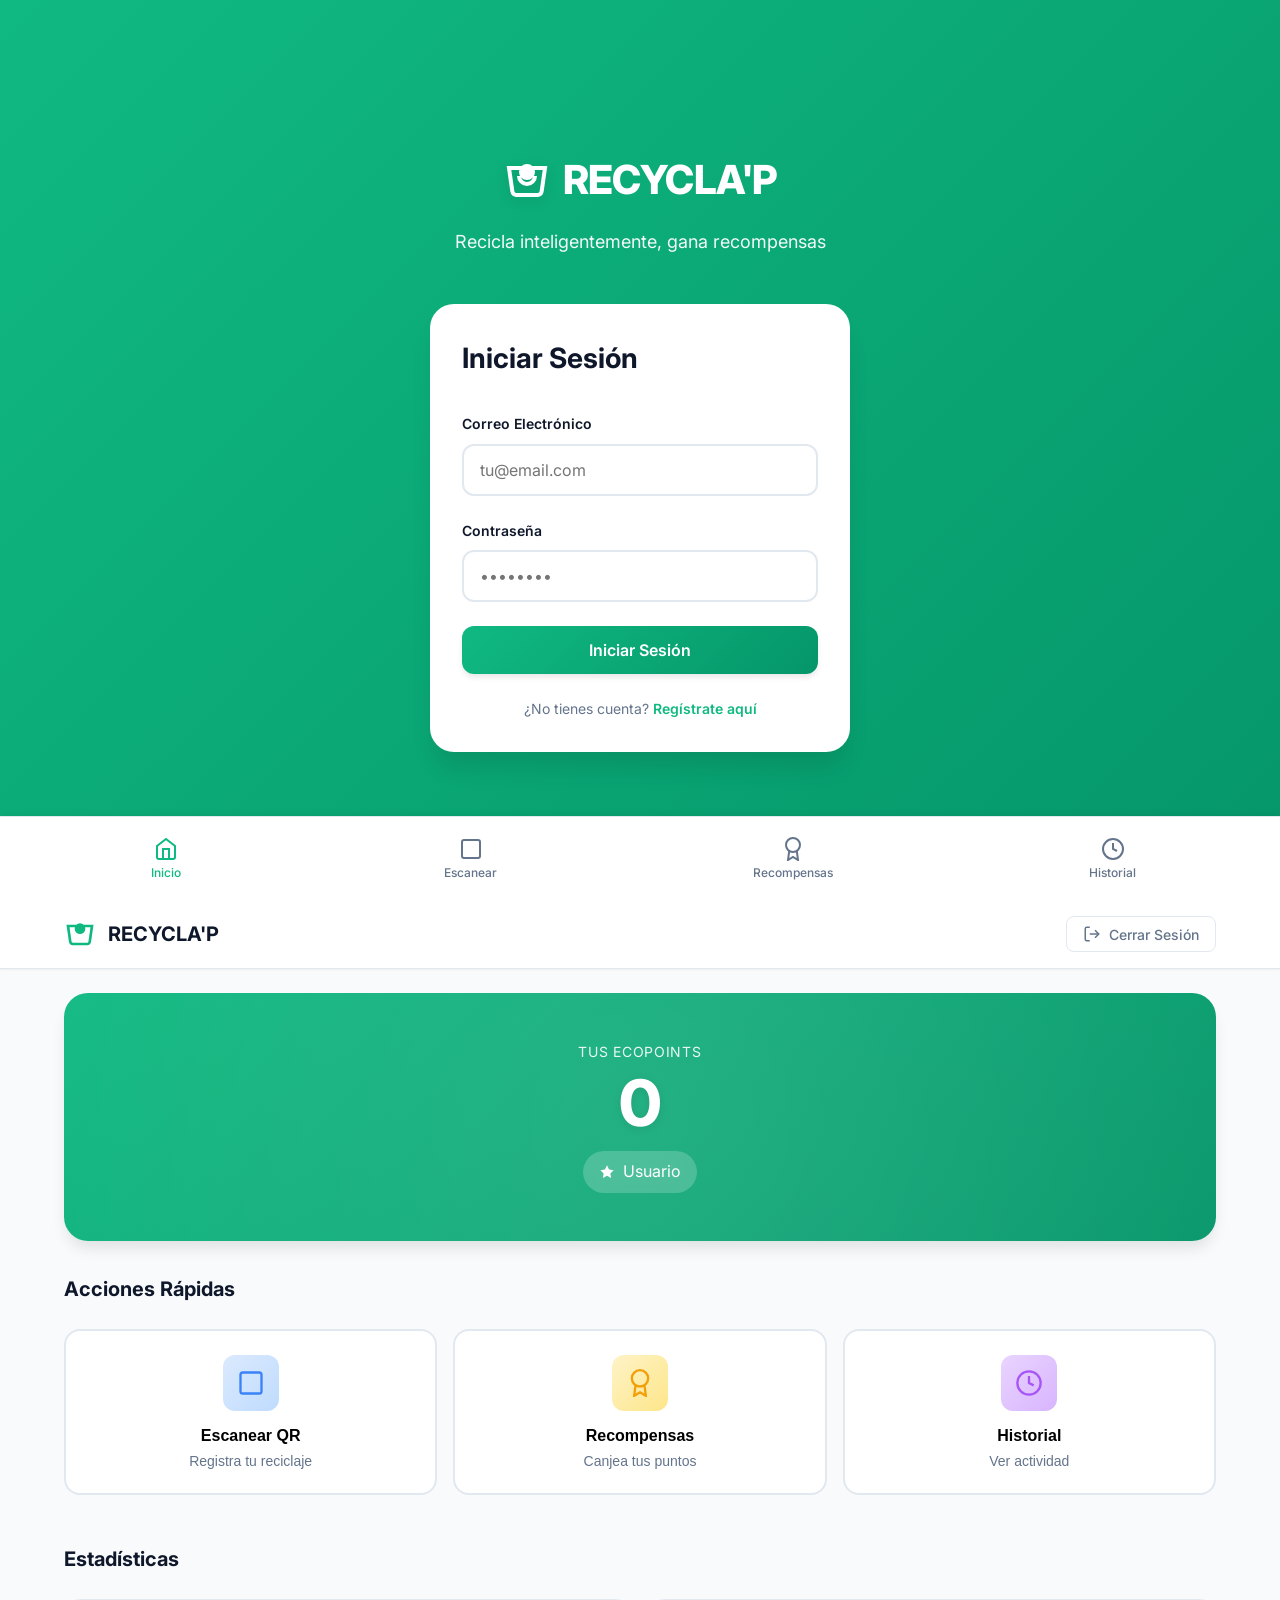
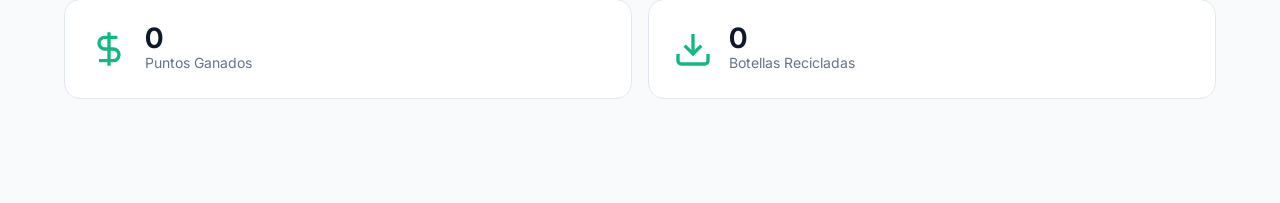
==== index.html @ 270baea3 "sube archivos" ====
<!DOCTYPE html>
<html lang="es">

<head>
    <meta charset="UTF-8">
    <meta name="viewport" content="width=device-width, initial-scale=1.0">
    <title>RECYCLA'P - Tacho Inteligente</title>
    <meta name="description" content="Gana puntos reciclando botellas y canjéalos por descuentos y promociones">
    <link rel="stylesheet" href="styles.css">
    <link rel="preconnect" href="https://fonts.googleapis.com">
    <link rel="preconnect" href="https://fonts.gstatic.com" crossorigin>
    <link href="https://fonts.googleapis.com/css2?family=Inter:wght@300;400;500;600;700;800&display=swap"
        rel="stylesheet">
</head>

<body>
    <!-- Auth Screen -->
    <div id="auth-screen" class="screen active">
        <div class="auth-container">
            <div class="auth-header">
                <div class="logo-container">
                    <svg class="logo-icon" viewBox="0 0 24 24" fill="none" stroke="currentColor" stroke-width="2">
                        <path d="M3 6h18l-1.68 11.76a2 2 0 0 1-2 1.74H6.68a2 2 0 0 1-2-1.74L3 6z" />
                        <path d="M16 10a4 4 0 0 1-8 0" />
                        <circle cx="12" cy="8" r="3" fill="currentColor" />
                    </svg>
                    <h1 class="logo-text">RECYCLA'P</h1>
                </div>
                <p class="auth-subtitle">Recicla inteligentemente, gana recompensas</p>
            </div>

            <!-- Login Form -->
            <div id="login-form" class="auth-form active">
                <h2 class="form-title">Iniciar Sesión</h2>
                <form onsubmit="handleLogin(event)">
                    <div class="input-group">
                        <label for="login-email">Correo Electrónico</label>
                        <input type="email" id="login-email" required placeholder="tu@email.com">
                    </div>
                    <div class="input-group">
                        <label for="login-password">Contraseña</label>
                        <input type="password" id="login-password" required placeholder="••••••••">
                    </div>
                    <button type="submit" class="btn btn-primary">Iniciar Sesión</button>
                </form>
                <p class="form-switch">
                    ¿No tienes cuenta?
                    <a href="#" onclick="switchToRegister(event)">Regístrate aquí</a>
                </p>
            </div>

            <!-- Register Form -->
            <div id="register-form" class="auth-form">
                <h2 class="form-title">Crear Cuenta</h2>
                <form onsubmit="handleRegister(event)">
                    <div class="input-group">
                        <label for="register-name">Nombre Completo</label>
                        <input type="text" id="register-name" required placeholder="Juan Pérez">
                    </div>
                    <div class="input-group">
                        <label for="register-email">Correo Electrónico</label>
                        <input type="email" id="register-email" required placeholder="tu@email.com">
                    </div>
                    <div class="input-group">
                        <label for="register-password">Contraseña</label>
                        <input type="password" id="register-password" required placeholder="••••••••">
                    </div>
                    <button type="submit" class="btn btn-primary">Crear Cuenta</button>
                </form>
                <p class="form-switch">
                    ¿Ya tienes cuenta?
                    <a href="#" onclick="switchToLogin(event)">Inicia sesión aquí</a>
                </p>
            </div>
        </div>
    </div>

    <!-- Main App -->
    <div id="app-screen" class="screen">
        <!-- Header -->
        <header class="app-header">
            <div class="header-content">
                <div class="header-left">
                    <svg class="header-logo" viewBox="0 0 24 24" fill="none" stroke="currentColor" stroke-width="2">
                        <path d="M3 6h18l-1.68 11.76a2 2 0 0 1-2 1.74H6.68a2 2 0 0 1-2-1.74L3 6z" />
                        <circle cx="12" cy="8" r="3" fill="currentColor" />
                    </svg>
                    <span class="header-title">RECYCLA'P</span>
                </div>
                <button class="btn-logout" onclick="handleLogout()">
                    <svg viewBox="0 0 24 24" fill="none" stroke="currentColor" stroke-width="2">
                        <path d="M9 21H5a2 2 0 0 1-2-2V5a2 2 0 0 1 2-2h4" />
                        <polyline points="16 17 21 12 16 7" />
                        <line x1="21" y1="12" x2="9" y2="12" />
                    </svg>
                    Cerrar Sesión
                </button>
            </div>
        </header>

        <!-- Main Content -->
        <main class="app-main">
            <!-- Dashboard View -->
            <div id="dashboard-view" class="view active">
                <div class="dashboard-hero">
                    <div class="points-card">
                        <p class="points-label">Tus EcoPoints</p>
                        <h2 class="points-value" id="points-display">0</h2>
                        <div class="points-badge">
                            <svg viewBox="0 0 24 24" fill="currentColor">
                                <polygon
                                    points="12 2 15.09 8.26 22 9.27 17 14.14 18.18 21.02 12 17.77 5.82 21.02 7 14.14 2 9.27 8.91 8.26 12 2" />
                            </svg>
                            <span id="user-name">Usuario</span>
                        </div>
                    </div>
                </div>

                <div class="quick-actions">
                    <h3 class="section-title">Acciones Rápidas</h3>
                    <div class="action-grid">
                        <button class="action-card" onclick="showView('scanner')">
                            <div class="action-icon scan">
                                <svg viewBox="0 0 24 24" fill="none" stroke="currentColor" stroke-width="2">
                                    <rect x="3" y="3" width="18" height="18" rx="2" />
                                    <path d="M9 9h.01M9 15h.01M15 9h.01M15 15h.01" />
                                </svg>
                            </div>
                            <h4>Escanear QR</h4>
                            <p>Registra tu reciclaje</p>
                        </button>
                        <button class="action-card" onclick="showView('rewards')">
                            <div class="action-icon rewards">
                                <svg viewBox="0 0 24 24" fill="none" stroke="currentColor" stroke-width="2">
                                    <circle cx="12" cy="8" r="7" />
                                    <polyline points="8.21 13.89 7 23 12 20 17 23 15.79 13.88" />
                                </svg>
                            </div>
                            <h4>Recompensas</h4>
                            <p>Canjea tus puntos</p>
                        </button>
                        <button class="action-card" onclick="showView('history')">
                            <div class="action-icon history">
                                <svg viewBox="0 0 24 24" fill="none" stroke="currentColor" stroke-width="2">
                                    <circle cx="12" cy="12" r="10" />
                                    <polyline points="12 6 12 12 16 14" />
                                </svg>
                            </div>
                            <h4>Historial</h4>
                            <p>Ver actividad</p>
                        </button>
                    </div>
                </div>

                <div class="stats-section">
                    <h3 class="section-title">Estadísticas</h3>
                    <div class="stats-grid">
                        <div class="stat-card">
                            <svg viewBox="0 0 24 24" fill="none" stroke="currentColor" stroke-width="2">
                                <path d="M12 2v20M17 5H9.5a3.5 3.5 0 0 0 0 7h5a3.5 3.5 0 0 1 0 7H6" />
                            </svg>
                            <div>
                                <p class="stat-value" id="total-earned">0</p>
                                <p class="stat-label">Puntos Ganados</p>
                            </div>
                        </div>
                        <div class="stat-card">
                            <svg viewBox="0 0 24 24" fill="none" stroke="currentColor" stroke-width="2">
                                <path d="M21 15v4a2 2 0 0 1-2 2H5a2 2 0 0 1-2-2v-4" />
                                <polyline points="7 10 12 15 17 10" />
                                <line x1="12" y1="15" x2="12" y2="3" />
                            </svg>
                            <div>
                                <p class="stat-value" id="bottles-recycled">0</p>
                                <p class="stat-label">Botellas Recicladas</p>
                            </div>
                        </div>
                    </div>
                </div>
            </div>

            <!-- Scanner View -->
            <div id="scanner-view" class="view">
                <div class="view-header">
                    <button class="btn-back" onclick="showView('dashboard')">
                        <svg viewBox="0 0 24 24" fill="none" stroke="currentColor" stroke-width="2">
                            <polyline points="15 18 9 12 15 6" />
                        </svg>
                    </button>
                    <h2>Escanear QR</h2>
                </div>
                <div class="scanner-container">
                    <div class="scanner-frame">
                        <div class="scanner-overlay">
                            <div class="scan-corners"></div>
                            <svg class="qr-icon" viewBox="0 0 24 24" fill="none" stroke="currentColor" stroke-width="2">
                                <rect x="3" y="3" width="18" height="18" rx="2" />
                                <path d="M9 9h.01M9 15h.01M15 9h.01M15 15h.01" />
                            </svg>
                        </div>
                    </div>
                    <p class="scanner-instruction">Coloca el código QR del tacho dentro del marco</p>
                    <button class="btn btn-primary btn-simulate" onclick="simulateScan()">
                        <svg viewBox="0 0 24 24" fill="none" stroke="currentColor" stroke-width="2">
                            <polyline points="23 4 23 10 17 10" />
                            <path d="M20.49 15a9 9 0 1 1-2.12-9.36L23 10" />
                        </svg>
                        Escanear QR
                    </button>
                </div>
            </div>

            <!-- Rewards View -->
            <div id="rewards-view" class="view">
                <div class="view-header">
                    <button class="btn-back" onclick="showView('dashboard')">
                        <svg viewBox="0 0 24 24" fill="none" stroke="currentColor" stroke-width="2">
                            <polyline points="15 18 9 12 15 6" />
                        </svg>
                    </button>
                    <h2>Recompensas</h2>
                </div>
                <div class="rewards-container">
                    <div class="rewards-grid" id="rewards-grid">
                        <!-- Rewards will be populated by JS -->
                    </div>
                </div>
            </div>

            <!-- History View -->
            <div id="history-view" class="view">
                <div class="view-header">
                    <button class="btn-back" onclick="showView('dashboard')">
                        <svg viewBox="0 0 24 24" fill="none" stroke="currentColor" stroke-width="2">
                            <polyline points="15 18 9 12 15 6" />
                        </svg>
                    </button>
                    <h2>Historial</h2>
                </div>
                <div class="history-container">
                    <div class="history-list" id="history-list">
                        <div class="empty-state">
                            <svg viewBox="0 0 24 24" fill="none" stroke="currentColor" stroke-width="2">
                                <circle cx="12" cy="12" r="10" />
                                <line x1="12" y1="16" x2="12" y2="12" />
                                <line x1="12" y1="8" x2="12.01" y2="8" />
                            </svg>
                            <p>No hay actividad aún</p>
                        </div>
                    </div>
                </div>
            </div>
        </main>

        <!-- Bottom Navigation -->
        <nav class="bottom-nav">
            <button class="nav-item active" onclick="showView('dashboard')">
                <svg viewBox="0 0 24 24" fill="none" stroke="currentColor" stroke-width="2">
                    <path d="M3 9l9-7 9 7v11a2 2 0 0 1-2 2H5a2 2 0 0 1-2-2z" />
                    <polyline points="9 22 9 12 15 12 15 22" />
                </svg>
                <span>Inicio</span>
            </button>
            <button class="nav-item" onclick="showView('scanner')">
                <svg viewBox="0 0 24 24" fill="none" stroke="currentColor" stroke-width="2">
                    <rect x="3" y="3" width="18" height="18" rx="2" />
                    <path d="M9 9h.01M9 15h.01M15 9h.01M15 15h.01" />
                </svg>
                <span>Escanear</span>
            </button>
            <button class="nav-item" onclick="showView('rewards')">
                <svg viewBox="0 0 24 24" fill="none" stroke="currentColor" stroke-width="2">
                    <circle cx="12" cy="8" r="7" />
                    <polyline points="8.21 13.89 7 23 12 20 17 23 15.79 13.88" />
                </svg>
                <span>Recompensas</span>
            </button>
            <button class="nav-item" onclick="showView('history')">
                <svg viewBox="0 0 24 24" fill="none" stroke="currentColor" stroke-width="2">
                    <circle cx="12" cy="12" r="10" />
                    <polyline points="12 6 12 12 16 14" />
                </svg>
                <span>Historial</span>
            </button>
        </nav>
    </div>

    <!-- Toast Notification -->
    <div id="toast" class="toast"></div>

    <script src="app.js"></script>
</body>

</html>
---- styles.css ----
/* ===== CSS Variables & Reset ===== */
:root {
    --color-primary: #10b981;
    --color-primary-dark: #059669;
    --color-primary-light: #d1fae5;
    --color-secondary: #3b82f6;
    --color-accent: #f59e0b;
    --color-danger: #ef4444;
    --color-bg: #f8fafc;
    --color-surface: #ffffff;
    --color-text: #0f172a;
    --color-text-secondary: #64748b;
    --color-border: #e2e8f0;
    --gradient-primary: linear-gradient(135deg, #10b981 0%, #059669 100%);
    --shadow-sm: 0 1px 2px 0 rgba(0, 0, 0, 0.05);
    --shadow-md: 0 4px 6px -1px rgba(0, 0, 0, 0.1);
    --shadow-lg: 0 10px 15px -3px rgba(0, 0, 0, 0.1);
    --shadow-xl: 0 20px 25px -5px rgba(0, 0, 0, 0.1);
    --spacing-xs: 0.5rem;
    --spacing-sm: 0.75rem;
    --spacing-md: 1rem;
    --spacing-lg: 1.5rem;
    --spacing-xl: 2rem;
    --spacing-2xl: 3rem;
    --radius-sm: 0.375rem;
    --radius-md: 0.5rem;
    --radius-lg: 0.75rem;
    --radius-xl: 1rem;
    --radius-2xl: 1.5rem;
    --transition-fast: 150ms cubic-bezier(0.4, 0, 0.2, 1);
    --transition-base: 250ms cubic-bezier(0.4, 0, 0.2, 1);
}

* {
    margin: 0;
    padding: 0;
    box-sizing: border-box;
}

body {
    font-family: 'Inter', -apple-system, BlinkMacSystemFont, 'Segoe UI', Roboto, sans-serif;
    background: var(--color-bg);
    color: var(--color-text);
    line-height: 1.6;
    -webkit-font-smoothing: antialiased;
    overflow-x: hidden;
}

.screen {
    display: none;
    min-height: 100vh;
}

.screen.active {
    display: block;
}

#auth-screen {
    background: var(--gradient-primary);
    display: flex;
    align-items: center;
    justify-content: center;
    padding: var(--spacing-lg);
}

.auth-container {
    width: 100%;
    max-width: 420px;
    animation: fadeInUp 0.6s ease-out;
}

.auth-header {
    text-align: center;
    margin-bottom: var(--spacing-2xl);
    color: white;
}

.logo-container {
    display: flex;
    align-items: center;
    justify-content: center;
    gap: var(--spacing-sm);
    margin-bottom: var(--spacing-md);
}

.logo-icon {
    width: 48px;
    height: 48px;
    filter: drop-shadow(0 4px 6px rgba(0, 0, 0, 0.1));
}

.logo-text {
    font-size: 2.5rem;
    font-weight: 800;
    letter-spacing: -0.02em;
}

.auth-subtitle {
    font-size: 1.125rem;
    opacity: 0.95;
}

.auth-form {
    background: var(--color-surface);
    padding: var(--spacing-xl);
    border-radius: var(--radius-2xl);
    box-shadow: var(--shadow-xl);
    display: none;
}

.auth-form.active {
    display: block;
    animation: fadeIn 0.4s ease-out;
}

.form-title {
    font-size: 1.75rem;
    font-weight: 700;
    margin-bottom: var(--spacing-xl);
}

.input-group {
    margin-bottom: var(--spacing-lg);
}

.input-group label {
    display: block;
    font-size: 0.875rem;
    font-weight: 600;
    margin-bottom: var(--spacing-xs);
}

.input-group input {
    width: 100%;
    padding: 0.875rem var(--spacing-md);
    border: 2px solid var(--color-border);
    border-radius: var(--radius-lg);
    font-size: 1rem;
    font-family: inherit;
    transition: all var(--transition-base);
}

.input-group input:focus {
    outline: none;
    border-color: var(--color-primary);
    box-shadow: 0 0 0 3px rgba(16, 185, 129, 0.1);
}

.btn {
    width: 100%;
    padding: 0.875rem var(--spacing-lg);
    border: none;
    border-radius: var(--radius-lg);
    font-size: 1rem;
    font-weight: 600;
    font-family: inherit;
    cursor: pointer;
    transition: all var(--transition-base);
    display: flex;
    align-items: center;
    justify-content: center;
    gap: var(--spacing-sm);
}

.btn-primary {
    background: var(--gradient-primary);
    color: white;
    box-shadow: var(--shadow-md);
}

.btn-primary:hover {
    transform: translateY(-2px);
    box-shadow: var(--shadow-lg);
}

.form-switch {
    text-align: center;
    margin-top: var(--spacing-lg);
    color: var(--color-text-secondary);
    font-size: 0.875rem;
}

.form-switch a {
    color: var(--color-primary);
    text-decoration: none;
    font-weight: 600;
}

.form-switch a:hover {
    text-decoration: underline;
}

#app-screen {
    display: flex;
    flex-direction: column;
    min-height: 100vh;
}

.app-header {
    background: var(--color-surface);
    border-bottom: 1px solid var(--color-border);
    box-shadow: var(--shadow-sm);
    position: sticky;
    top: 0;
    z-index: 100;
}

.header-content {
    display: flex;
    align-items: center;
    justify-content: space-between;
    padding: var(--spacing-md) var(--spacing-lg);
    max-width: 1200px;
    margin: 0 auto;
}

.header-left {
    display: flex;
    align-items: center;
    gap: var(--spacing-sm);
}

.header-logo {
    width: 32px;
    height: 32px;
    color: var(--color-primary);
}

.header-title {
    font-size: 1.25rem;
    font-weight: 700;
}

.btn-logout {
    display: flex;
    align-items: center;
    gap: var(--spacing-xs);
    padding: var(--spacing-xs) var(--spacing-md);
    background: transparent;
    border: 1px solid var(--color-border);
    border-radius: var(--radius-md);
    color: var(--color-text-secondary);
    font-size: 0.875rem;
    font-weight: 500;
    cursor: pointer;
    transition: all var(--transition-base);
    font-family: inherit;
}

.btn-logout:hover {
    background: var(--color-bg);
    color: var(--color-danger);
    border-color: var(--color-danger);
}

.btn-logout svg {
    width: 18px;
    height: 18px;
}

.app-main {
    flex: 1;
    padding-bottom: 80px;
    max-width: 1200px;
    margin: 0 auto;
    width: 100%;
}

.view {
    display: none;
    padding: var(--spacing-lg);
}

.view.active {
    display: block;
    animation: fadeIn 0.3s ease-out;
}

.view-header {
    display: flex;
    align-items: center;
    gap: var(--spacing-md);
    margin-bottom: var(--spacing-xl);
}

.view-header h2 {
    font-size: 1.75rem;
    font-weight: 700;
}

.btn-back {
    width: 40px;
    height: 40px;
    display: flex;
    align-items: center;
    justify-content: center;
    background: var(--color-surface);
    border: 1px solid var(--color-border);
    border-radius: var(--radius-md);
    cursor: pointer;
    transition: all var(--transition-base);
}

.btn-back:hover {
    background: var(--color-bg);
    transform: translateX(-2px);
}

.btn-back svg {
    width: 20px;
    height: 20px;
}

.dashboard-hero {
    margin-bottom: var(--spacing-xl);
}

.points-card {
    background: var(--gradient-primary);
    padding: var(--spacing-2xl);
    border-radius: var(--radius-2xl);
    color: white;
    text-align: center;
    box-shadow: var(--shadow-lg);
    position: relative;
    overflow: hidden;
}

.points-card::before {
    content: '';
    position: absolute;
    top: -50%;
    right: -50%;
    width: 200%;
    height: 200%;
    background: radial-gradient(circle, rgba(255,255,255,0.1) 0%, transparent 70%);
    animation: pulse 3s ease-in-out infinite;
}

.points-label {
    font-size: 0.875rem;
    opacity: 0.9;
    text-transform: uppercase;
    letter-spacing: 0.05em;
    margin-bottom: var(--spacing-xs);
}

.points-value {
    font-size: 4rem;
    font-weight: 800;
    line-height: 1;
    margin-bottom: var(--spacing-md);
    text-shadow: 0 2px 10px rgba(0, 0, 0, 0.1);
}

.points-badge {
    display: inline-flex;
    align-items: center;
    gap: var(--spacing-xs);
    background: rgba(255, 255, 255, 0.2);
    padding: var(--spacing-xs) var(--spacing-md);
    border-radius: 999px;
    backdrop-filter: blur(10px);
}

.points-badge svg {
    width: 16px;
    height: 16px;
}

.section-title {
    font-size: 1.25rem;
    font-weight: 700;
    margin-bottom: var(--spacing-lg);
}

.action-grid {
    display: grid;
    grid-template-columns: repeat(auto-fit, minmax(140px, 1fr));
    gap: var(--spacing-md);
    margin-bottom: var(--spacing-2xl);
}

.action-card {
    background: var(--color-surface);
    padding: var(--spacing-lg);
    border-radius: var(--radius-xl);
    border: 2px solid var(--color-border);
    cursor: pointer;
    transition: all var(--transition-base);
    text-align: center;
}

.action-card:hover {
    transform: translateY(-4px);
    box-shadow: var(--shadow-lg);
    border-color: var(--color-primary);
}

.action-icon {
    width: 56px;
    height: 56px;
    margin: 0 auto var(--spacing-md);
    border-radius: var(--radius-lg);
    display: flex;
    align-items: center;
    justify-content: center;
    background: var(--color-primary-light);
}

.action-icon svg {
    width: 28px;
    height: 28px;
    color: var(--color-primary);
}

.action-icon.scan {
    background: linear-gradient(135deg, #dbeafe 0%, #bfdbfe 100%);
}

.action-icon.scan svg {
    color: var(--color-secondary);
}

.action-icon.rewards {
    background: linear-gradient(135deg, #fef3c7 0%, #fde68a 100%);
}

.action-icon.rewards svg {
    color: var(--color-accent);
}

.action-icon.history {
    background: linear-gradient(135deg, #e9d5ff 0%, #d8b4fe 100%);
}

.action-icon.history svg {
    color: #a855f7;
}

.action-card h4 {
    font-size: 1rem;
    font-weight: 600;
    margin-bottom: var(--spacing-xs);
}

.action-card p {
    font-size: 0.875rem;
    color: var(--color-text-secondary);
}

.stats-grid {
    display: grid;
    grid-template-columns: repeat(auto-fit, minmax(200px, 1fr));
    gap: var(--spacing-md);
}

.stat-card {
    background: var(--color-surface);
    padding: var(--spacing-lg);
    border-radius: var(--radius-xl);
    border: 1px solid var(--color-border);
    display: flex;
    align-items: center;
    gap: var(--spacing-md);
}

.stat-card svg {
    width: 40px;
    height: 40px;
    color: var(--color-primary);
    flex-shrink: 0;
}

.stat-value {
    font-size: 1.75rem;
    font-weight: 700;
    line-height: 1;
}

.stat-label {
    font-size: 0.875rem;
    color: var(--color-text-secondary);
}

.scanner-container {
    max-width: 400px;
    margin: 0 auto;
    text-align: center;
}

.scanner-frame {
    background: var(--color-surface);
    border-radius: var(--radius-2xl);
    padding: var(--spacing-xl);
    margin-bottom: var(--spacing-xl);
    box-shadow: var(--shadow-lg);
}

.scanner-overlay {
    position: relative;
    width: 100%;
    aspect-ratio: 1;
    background: linear-gradient(135deg, #f0fdf4 0%, #dcfce7 100%);
    border-radius: var(--radius-xl);
    display: flex;
    align-items: center;
    justify-content: center;
    overflow: hidden;
}

.scan-corners {
    position: absolute;
    inset: var(--spacing-md);
    border: 3px solid var(--color-primary);
    border-radius: var(--radius-lg);
    animation: scanPulse 2s ease-in-out infinite;
}

.scan-corners::before,
.scan-corners::after {
    content: '';
    position: absolute;
    width: 20px;
    height: 20px;
    border: 4px solid var(--color-primary);
}

.scan-corners::before {
    top: -3px;
    left: -3px;
    border-right: none;
    border-bottom: none;
}

.scan-corners::after {
    bottom: -3px;
    right: -3px;
    border-left: none;
    border-top: none;
}

.qr-icon {
    width: 80px;
    height: 80px;
    color: var(--color-primary);
    opacity: 0.4;
}

.scanner-instruction {
    font-size: 1rem;
    color: var(--color-text-secondary);
    margin-bottom: var(--spacing-xl);
}

.btn-simulate {
    max-width: 300px;
    margin: 0 auto;
}

.btn-simulate svg {
    width: 20px;
    height: 20px;
}

.rewards-grid {
    display: grid;
    grid-template-columns: repeat(auto-fill, minmax(280px, 1fr));
    gap: var(--spacing-lg);
}

.reward-card {
    background: var(--color-surface);
    border-radius: var(--radius-xl);
    overflow: hidden;
    border: 1px solid var(--color-border);
    transition: all var(--transition-base);
    cursor: pointer;
}

.reward-card:hover {
    transform: translateY(-4px);
    box-shadow: var(--shadow-xl);
}

.reward-image {
    width: 100%;
    height: 160px;
    background: linear-gradient(135deg, #f093fb 0%, #f5576c 100%);
    display: flex;
    align-items: center;
    justify-content: center;
    position: relative;
    overflow: hidden;
}

.reward-image svg {
    width: 64px;
    height: 64px;
    color: white;
    z-index: 1;
}

.reward-image::before {
    content: '';
    position: absolute;
    inset: 0;
    background: radial-gradient(circle at 30% 30%, rgba(255,255,255,0.3) 0%, transparent 60%);
}

.reward-content {
    padding: var(--spacing-lg);
}

.reward-header {
    display: flex;
    align-items: start;
    justify-content: space-between;
    margin-bottom: var(--spacing-sm);
}

.reward-title {
    font-size: 1.125rem;
    font-weight: 600;
}

.reward-points {
    display: flex;
    align-items: center;
    gap: 4px;
    background: var(--color-primary-light);
    color: var(--color-primary-dark);
    padding: 4px 10px;
    border-radius: 999px;
    font-size: 0.875rem;
    font-weight: 700;
    white-space: nowrap;
}

.reward-points svg {
    width: 14px;
    height: 14px;
}

.reward-description {
    font-size: 0.875rem;
    color: var(--color-text-secondary);
    margin-bottom: var(--spacing-md);
}

.reward-footer {
    display: flex;
    align-items: center;
    justify-content: space-between;
}

.reward-category {
    font-size: 0.75rem;
    color: var(--color-text-secondary);
    text-transform: uppercase;
    letter-spacing: 0.05em;
}

.btn-redeem {
    padding: var(--spacing-xs) var(--spacing-md);
    background: var(--gradient-primary);
    color: white;
    border: none;
    border-radius: var(--radius-md);
    font-size: 0.875rem;
    font-weight: 600;
    cursor: pointer;
    transition: all var(--transition-base);
    font-family: inherit;
}

.btn-redeem:hover {
    transform: scale(1.05);
    box-shadow: var(--shadow-md);
}

.btn-redeem:disabled {
    opacity: 0.5;
    cursor: not-allowed;
    transform: none;
}

.history-list {
    display: flex;
    flex-direction: column;
    gap: var(--spacing-md);
}

.history-item {
    background: var(--color-surface);
    padding: var(--spacing-lg);
    border-radius: var(--radius-xl);
    border: 1px solid var(--color-border);
    display: flex;
    align-items: center;
    gap: var(--spacing-md);
}

.history-icon {
    width: 48px;
    height: 48px;
    border-radius: var(--radius-lg);
    display: flex;
    align-items: center;
    justify-content: center;
    flex-shrink: 0;
}

.history-icon.earn {
    background: var(--color-primary-light);
    color: var(--color-primary);
}

.history-icon.redeem {
    background: linear-gradient(135deg, #fef3c7 0%, #fde68a 100%);
    color: var(--color-accent);
}

.history-icon svg {
    width: 24px;
    height: 24px;
}

.history-details {
    flex: 1;
}

.history-title {
    font-size: 1rem;
    font-weight: 600;
    margin-bottom: 2px;
}

.history-date {
    font-size: 0.875rem;
    color: var(--color-text-secondary);
}

.history-points {
    font-size: 1.125rem;
    font-weight: 700;
    white-space: nowrap;
}

.history-points.positive {
    color: var(--color-primary);
}

.history-points.negative {
    color: var(--color-danger);
}

.empty-state {
    text-align: center;
    padding: var(--spacing-2xl);
    color: var(--color-text-secondary);
}

.empty-state svg {
    width: 64px;
    height: 64px;
    margin-bottom: var(--spacing-md);
    opacity: 0.5;
}

.bottom-nav {
    position: fixed;
    bottom: 0;
    left: 0;
    right: 0;
    background: var(--color-surface);
    border-top: 1px solid var(--color-border);
    display: flex;
    justify-content: space-around;
    padding: var(--spacing-sm) var(--spacing-md);
    box-shadow: 0 -4px 6px -1px rgba(0, 0, 0, 0.05);
    z-index: 100;
}

.nav-item {
    display: flex;
    flex-direction: column;
    align-items: center;
    gap: 4px;
    padding: var(--spacing-xs);
    background: transparent;
    border: none;
    color: var(--color-text-secondary);
    cursor: pointer;
    transition: all var(--transition-base);
    font-family: inherit;
    min-width: 60px;
}

.nav-item svg {
    width: 24px;
    height: 24px;
}

.nav-item span {
    font-size: 0.75rem;
    font-weight: 500;
}

.nav-item.active {
    color: var(--color-primary);
}

.toast {
    position: fixed;
    top: var(--spacing-lg);
    right: var(--spacing-lg);
    background: var(--color-text);
    color: white;
    padding: var(--spacing-md) var(--spacing-lg);
    border-radius: var(--radius-lg);
    box-shadow: var(--shadow-xl);
    transform: translateX(400px);
    transition: transform var(--transition-base);
    z-index: 1000;
    max-width: 320px;
}

.toast.show {
    transform: translateX(0);
}

.toast.success {
    background: var(--color-primary);
}

.toast.error {
    background: var(--color-danger);
}

@keyframes fadeIn {
    from { opacity: 0; }
    to { opacity: 1; }
}

@keyframes fadeInUp {
    from {
        opacity: 0;
        transform: translateY(20px);
    }
    to {
        opacity: 1;
        transform: translateY(0);
    }
}

@keyframes pulse {
    0%, 100% { opacity: 0.3; }
    50% { opacity: 0.6; }
}

@keyframes scanPulse {
    0%, 100% {
        opacity: 0.5;
        transform: scale(1);
    }
    50% {
        opacity: 1;
        transform: scale(1.02);
    }
}

@media (max-width: 640px) {
    .points-value {
        font-size: 3rem;
    }
    .action-grid {
        grid-template-columns: repeat(3, 1fr);
    }
    .stats-grid {
        grid-template-columns: 1fr;
    }
    .rewards-grid {
        grid-template-columns: 1fr;
    }
    .toast {
        left: var(--spacing-md);
        right: var(--spacing-md);
        transform: translateY(-100px);
    }
    .toast.show {
        transform: translateY(0);
    }
}
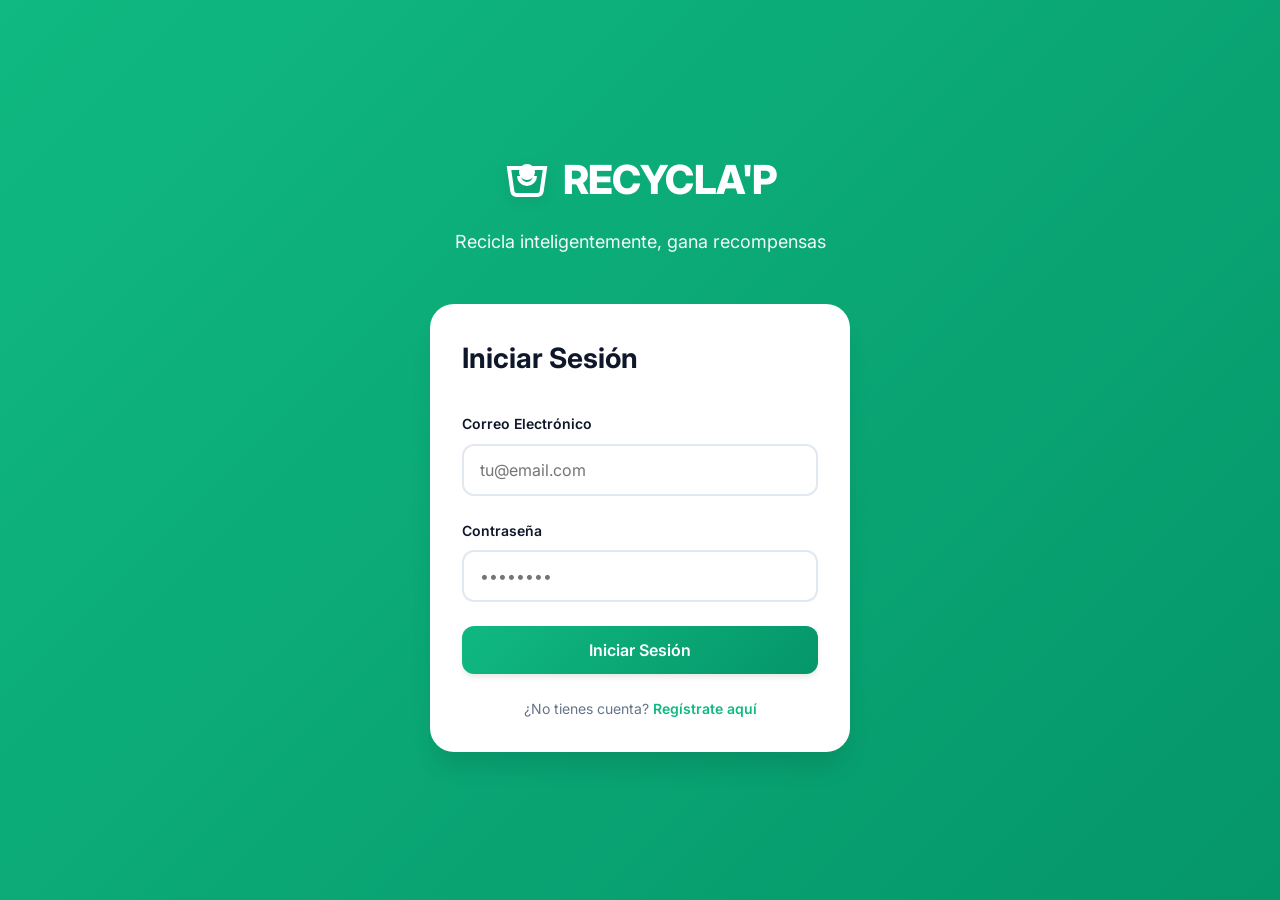
==== commit 6f0dda85: "Update and rename login.html to index.html" ====
--- a/index.html
+++ b/index.html
@@ -4,9 +4,9 @@
 <head>
     <meta charset="UTF-8">
     <meta name="viewport" content="width=device-width, initial-scale=1.0">
-    <title>RECYCLA'P - Tacho Inteligente</title>
-    <meta name="description" content="Gana puntos reciclando botellas y canjéalos por descuentos y promociones">
-    <link rel="stylesheet" href="styles.css">
+    <title>RECYCLA'P - Iniciar Sesión</title>
+    <meta name="description" content="Inicia sesión en RECYCLA'P para ganar puntos reciclando">
+    <link rel="stylesheet" href="auth.css">
     <link rel="preconnect" href="https://fonts.googleapis.com">
     <link rel="preconnect" href="https://fonts.gstatic.com" crossorigin>
     <link href="https://fonts.googleapis.com/css2?family=Inter:wght@300;400;500;600;700;800&display=swap"
@@ -14,8 +14,7 @@
 </head>
 
 <body>
-    <!-- Auth Screen -->
-    <div id="auth-screen" class="screen active">
+    <div class="auth-screen">
         <div class="auth-container">
             <div class="auth-header">
                 <div class="logo-container">
@@ -75,220 +74,10 @@
         </div>
     </div>
 
-    <!-- Main App -->
-    <div id="app-screen" class="screen">
-        <!-- Header -->
-        <header class="app-header">
-            <div class="header-content">
-                <div class="header-left">
-                    <svg class="header-logo" viewBox="0 0 24 24" fill="none" stroke="currentColor" stroke-width="2">
-                        <path d="M3 6h18l-1.68 11.76a2 2 0 0 1-2 1.74H6.68a2 2 0 0 1-2-1.74L3 6z" />
-                        <circle cx="12" cy="8" r="3" fill="currentColor" />
-                    </svg>
-                    <span class="header-title">RECYCLA'P</span>
-                </div>
-                <button class="btn-logout" onclick="handleLogout()">
-                    <svg viewBox="0 0 24 24" fill="none" stroke="currentColor" stroke-width="2">
-                        <path d="M9 21H5a2 2 0 0 1-2-2V5a2 2 0 0 1 2-2h4" />
-                        <polyline points="16 17 21 12 16 7" />
-                        <line x1="21" y1="12" x2="9" y2="12" />
-                    </svg>
-                    Cerrar Sesión
-                </button>
-            </div>
-        </header>
-
-        <!-- Main Content -->
-        <main class="app-main">
-            <!-- Dashboard View -->
-            <div id="dashboard-view" class="view active">
-                <div class="dashboard-hero">
-                    <div class="points-card">
-                        <p class="points-label">Tus EcoPoints</p>
-                        <h2 class="points-value" id="points-display">0</h2>
-                        <div class="points-badge">
-                            <svg viewBox="0 0 24 24" fill="currentColor">
-                                <polygon
-                                    points="12 2 15.09 8.26 22 9.27 17 14.14 18.18 21.02 12 17.77 5.82 21.02 7 14.14 2 9.27 8.91 8.26 12 2" />
-                            </svg>
-                            <span id="user-name">Usuario</span>
-                        </div>
-                    </div>
-                </div>
-
-                <div class="quick-actions">
-                    <h3 class="section-title">Acciones Rápidas</h3>
-                    <div class="action-grid">
-                        <button class="action-card" onclick="showView('scanner')">
-                            <div class="action-icon scan">
-                                <svg viewBox="0 0 24 24" fill="none" stroke="currentColor" stroke-width="2">
-                                    <rect x="3" y="3" width="18" height="18" rx="2" />
-                                    <path d="M9 9h.01M9 15h.01M15 9h.01M15 15h.01" />
-                                </svg>
-                            </div>
-                            <h4>Escanear QR</h4>
-                            <p>Registra tu reciclaje</p>
-                        </button>
-                        <button class="action-card" onclick="showView('rewards')">
-                            <div class="action-icon rewards">
-                                <svg viewBox="0 0 24 24" fill="none" stroke="currentColor" stroke-width="2">
-                                    <circle cx="12" cy="8" r="7" />
-                                    <polyline points="8.21 13.89 7 23 12 20 17 23 15.79 13.88" />
-                                </svg>
-                            </div>
-                            <h4>Recompensas</h4>
-                            <p>Canjea tus puntos</p>
-                        </button>
-                        <button class="action-card" onclick="showView('history')">
-                            <div class="action-icon history">
-                                <svg viewBox="0 0 24 24" fill="none" stroke="currentColor" stroke-width="2">
-                                    <circle cx="12" cy="12" r="10" />
-                                    <polyline points="12 6 12 12 16 14" />
-                                </svg>
-                            </div>
-                            <h4>Historial</h4>
-                            <p>Ver actividad</p>
-                        </button>
-                    </div>
-                </div>
-
-                <div class="stats-section">
-                    <h3 class="section-title">Estadísticas</h3>
-                    <div class="stats-grid">
-                        <div class="stat-card">
-                            <svg viewBox="0 0 24 24" fill="none" stroke="currentColor" stroke-width="2">
-                                <path d="M12 2v20M17 5H9.5a3.5 3.5 0 0 0 0 7h5a3.5 3.5 0 0 1 0 7H6" />
-                            </svg>
-                            <div>
-                                <p class="stat-value" id="total-earned">0</p>
-                                <p class="stat-label">Puntos Ganados</p>
-                            </div>
-                        </div>
-                        <div class="stat-card">
-                            <svg viewBox="0 0 24 24" fill="none" stroke="currentColor" stroke-width="2">
-                                <path d="M21 15v4a2 2 0 0 1-2 2H5a2 2 0 0 1-2-2v-4" />
-                                <polyline points="7 10 12 15 17 10" />
-                                <line x1="12" y1="15" x2="12" y2="3" />
-                            </svg>
-                            <div>
-                                <p class="stat-value" id="bottles-recycled">0</p>
-                                <p class="stat-label">Botellas Recicladas</p>
-                            </div>
-                        </div>
-                    </div>
-                </div>
-            </div>
-
-            <!-- Scanner View -->
-            <div id="scanner-view" class="view">
-                <div class="view-header">
-                    <button class="btn-back" onclick="showView('dashboard')">
-                        <svg viewBox="0 0 24 24" fill="none" stroke="currentColor" stroke-width="2">
-                            <polyline points="15 18 9 12 15 6" />
-                        </svg>
-                    </button>
-                    <h2>Escanear QR</h2>
-                </div>
-                <div class="scanner-container">
-                    <div class="scanner-frame">
-                        <div class="scanner-overlay">
-                            <div class="scan-corners"></div>
-                            <svg class="qr-icon" viewBox="0 0 24 24" fill="none" stroke="currentColor" stroke-width="2">
-                                <rect x="3" y="3" width="18" height="18" rx="2" />
-                                <path d="M9 9h.01M9 15h.01M15 9h.01M15 15h.01" />
-                            </svg>
-                        </div>
-                    </div>
-                    <p class="scanner-instruction">Coloca el código QR del tacho dentro del marco</p>
-                    <button class="btn btn-primary btn-simulate" onclick="simulateScan()">
-                        <svg viewBox="0 0 24 24" fill="none" stroke="currentColor" stroke-width="2">
-                            <polyline points="23 4 23 10 17 10" />
-                            <path d="M20.49 15a9 9 0 1 1-2.12-9.36L23 10" />
-                        </svg>
-                        Escanear QR
-                    </button>
-                </div>
-            </div>
-
-            <!-- Rewards View -->
-            <div id="rewards-view" class="view">
-                <div class="view-header">
-                    <button class="btn-back" onclick="showView('dashboard')">
-                        <svg viewBox="0 0 24 24" fill="none" stroke="currentColor" stroke-width="2">
-                            <polyline points="15 18 9 12 15 6" />
-                        </svg>
-                    </button>
-                    <h2>Recompensas</h2>
-                </div>
-                <div class="rewards-container">
-                    <div class="rewards-grid" id="rewards-grid">
-                        <!-- Rewards will be populated by JS -->
-                    </div>
-                </div>
-            </div>
-
-            <!-- History View -->
-            <div id="history-view" class="view">
-                <div class="view-header">
-                    <button class="btn-back" onclick="showView('dashboard')">
-                        <svg viewBox="0 0 24 24" fill="none" stroke="currentColor" stroke-width="2">
-                            <polyline points="15 18 9 12 15 6" />
-                        </svg>
-                    </button>
-                    <h2>Historial</h2>
-                </div>
-                <div class="history-container">
-                    <div class="history-list" id="history-list">
-                        <div class="empty-state">
-                            <svg viewBox="0 0 24 24" fill="none" stroke="currentColor" stroke-width="2">
-                                <circle cx="12" cy="12" r="10" />
-                                <line x1="12" y1="16" x2="12" y2="12" />
-                                <line x1="12" y1="8" x2="12.01" y2="8" />
-                            </svg>
-                            <p>No hay actividad aún</p>
-                        </div>
-                    </div>
-                </div>
-            </div>
-        </main>
-
-        <!-- Bottom Navigation -->
-        <nav class="bottom-nav">
-            <button class="nav-item active" onclick="showView('dashboard')">
-                <svg viewBox="0 0 24 24" fill="none" stroke="currentColor" stroke-width="2">
-                    <path d="M3 9l9-7 9 7v11a2 2 0 0 1-2 2H5a2 2 0 0 1-2-2z" />
-                    <polyline points="9 22 9 12 15 12 15 22" />
-                </svg>
-                <span>Inicio</span>
-            </button>
-            <button class="nav-item" onclick="showView('scanner')">
-                <svg viewBox="0 0 24 24" fill="none" stroke="currentColor" stroke-width="2">
-                    <rect x="3" y="3" width="18" height="18" rx="2" />
-                    <path d="M9 9h.01M9 15h.01M15 9h.01M15 15h.01" />
-                </svg>
-                <span>Escanear</span>
-            </button>
-            <button class="nav-item" onclick="showView('rewards')">
-                <svg viewBox="0 0 24 24" fill="none" stroke="currentColor" stroke-width="2">
-                    <circle cx="12" cy="8" r="7" />
-                    <polyline points="8.21 13.89 7 23 12 20 17 23 15.79 13.88" />
-                </svg>
-                <span>Recompensas</span>
-            </button>
-            <button class="nav-item" onclick="showView('history')">
-                <svg viewBox="0 0 24 24" fill="none" stroke="currentColor" stroke-width="2">
-                    <circle cx="12" cy="12" r="10" />
-                    <polyline points="12 6 12 12 16 14" />
-                </svg>
-                <span>Historial</span>
-            </button>
-        </nav>
-    </div>
-
     <!-- Toast Notification -->
     <div id="toast" class="toast"></div>
 
-    <script src="app.js"></script>
+    <script src="auth.js"></script>
 </body>
 
-</html>+</html>
--- a/auth.css
+++ b/auth.css
@@ -0,0 +1,244 @@
+/* ===== CSS Variables & Reset ===== */
+:root {
+    --color-primary: #10b981;
+    --color-primary-dark: #059669;
+    --color-primary-light: #d1fae5;
+    --color-secondary: #3b82f6;
+    --color-accent: #f59e0b;
+    --color-danger: #ef4444;
+    --color-bg: #f8fafc;
+    --color-surface: #ffffff;
+    --color-text: #0f172a;
+    --color-text-secondary: #64748b;
+    --color-border: #e2e8f0;
+    --gradient-primary: linear-gradient(135deg, #10b981 0%, #059669 100%);
+    --shadow-sm: 0 1px 2px 0 rgba(0, 0, 0, 0.05);
+    --shadow-md: 0 4px 6px -1px rgba(0, 0, 0, 0.1);
+    --shadow-lg: 0 10px 15px -3px rgba(0, 0, 0, 0.1);
+    --shadow-xl: 0 20px 25px -5px rgba(0, 0, 0, 0.1);
+    --spacing-xs: 0.5rem;
+    --spacing-sm: 0.75rem;
+    --spacing-md: 1rem;
+    --spacing-lg: 1.5rem;
+    --spacing-xl: 2rem;
+    --spacing-2xl: 3rem;
+    --radius-sm: 0.375rem;
+    --radius-md: 0.5rem;
+    --radius-lg: 0.75rem;
+    --radius-xl: 1rem;
+    --radius-2xl: 1.5rem;
+    --transition-fast: 150ms cubic-bezier(0.4, 0, 0.2, 1);
+    --transition-base: 250ms cubic-bezier(0.4, 0, 0.2, 1);
+}
+
+* {
+    margin: 0;
+    padding: 0;
+    box-sizing: border-box;
+}
+
+body {
+    font-family: 'Inter', -apple-system, BlinkMacSystemFont, 'Segoe UI', Roboto, sans-serif;
+    background: var(--color-bg);
+    color: var(--color-text);
+    line-height: 1.6;
+    -webkit-font-smoothing: antialiased;
+    overflow-x: hidden;
+}
+
+.auth-screen {
+    background: var(--gradient-primary);
+    display: flex;
+    align-items: center;
+    justify-content: center;
+    padding: var(--spacing-lg);
+    min-height: 100vh;
+}
+
+.auth-container {
+    width: 100%;
+    max-width: 420px;
+    animation: fadeInUp 0.6s ease-out;
+}
+
+.auth-header {
+    text-align: center;
+    margin-bottom: var(--spacing-2xl);
+    color: white;
+}
+
+.logo-container {
+    display: flex;
+    align-items: center;
+    justify-content: center;
+    gap: var(--spacing-sm);
+    margin-bottom: var(--spacing-md);
+}
+
+.logo-icon {
+    width: 48px;
+    height: 48px;
+    filter: drop-shadow(0 4px 6px rgba(0, 0, 0, 0.1));
+}
+
+.logo-text {
+    font-size: 2.5rem;
+    font-weight: 800;
+    letter-spacing: -0.02em;
+}
+
+.auth-subtitle {
+    font-size: 1.125rem;
+    opacity: 0.95;
+}
+
+.auth-form {
+    background: var(--color-surface);
+    padding: var(--spacing-xl);
+    border-radius: var(--radius-2xl);
+    box-shadow: var(--shadow-xl);
+    display: none;
+}
+
+.auth-form.active {
+    display: block;
+    animation: fadeIn 0.4s ease-out;
+}
+
+.form-title {
+    font-size: 1.75rem;
+    font-weight: 700;
+    margin-bottom: var(--spacing-xl);
+}
+
+.input-group {
+    margin-bottom: var(--spacing-lg);
+}
+
+.input-group label {
+    display: block;
+    font-size: 0.875rem;
+    font-weight: 600;
+    margin-bottom: var(--spacing-xs);
+}
+
+.input-group input {
+    width: 100%;
+    padding: 0.875rem var(--spacing-md);
+    border: 2px solid var(--color-border);
+    border-radius: var(--radius-lg);
+    font-size: 1rem;
+    font-family: inherit;
+    transition: all var(--transition-base);
+}
+
+.input-group input:focus {
+    outline: none;
+    border-color: var(--color-primary);
+    box-shadow: 0 0 0 3px rgba(16, 185, 129, 0.1);
+}
+
+.btn {
+    width: 100%;
+    padding: 0.875rem var(--spacing-lg);
+    border: none;
+    border-radius: var(--radius-lg);
+    font-size: 1rem;
+    font-weight: 600;
+    font-family: inherit;
+    cursor: pointer;
+    transition: all var(--transition-base);
+    display: flex;
+    align-items: center;
+    justify-content: center;
+    gap: var(--spacing-sm);
+}
+
+.btn-primary {
+    background: var(--gradient-primary);
+    color: white;
+    box-shadow: var(--shadow-md);
+}
+
+.btn-primary:hover {
+    transform: translateY(-2px);
+    box-shadow: var(--shadow-lg);
+}
+
+.form-switch {
+    text-align: center;
+    margin-top: var(--spacing-lg);
+    color: var(--color-text-secondary);
+    font-size: 0.875rem;
+}
+
+.form-switch a {
+    color: var(--color-primary);
+    text-decoration: none;
+    font-weight: 600;
+}
+
+.form-switch a:hover {
+    text-decoration: underline;
+}
+
+.toast {
+    position: fixed;
+    top: var(--spacing-lg);
+    right: var(--spacing-lg);
+    background: var(--color-text);
+    color: white;
+    padding: var(--spacing-md) var(--spacing-lg);
+    border-radius: var(--radius-lg);
+    box-shadow: var(--shadow-xl);
+    transform: translateX(400px);
+    transition: transform var(--transition-base);
+    z-index: 1000;
+    max-width: 320px;
+}
+
+.toast.show {
+    transform: translateX(0);
+}
+
+.toast.success {
+    background: var(--color-primary);
+}
+
+.toast.error {
+    background: var(--color-danger);
+}
+
+@keyframes fadeIn {
+    from {
+        opacity: 0;
+    }
+
+    to {
+        opacity: 1;
+    }
+}
+
+@keyframes fadeInUp {
+    from {
+        opacity: 0;
+        transform: translateY(20px);
+    }
+
+    to {
+        opacity: 1;
+        transform: translateY(0);
+    }
+}
+
+@media (max-width: 640px) {
+    .toast {
+        left: var(--spacing-md);
+        right: var(--spacing-md);
+        transform: translateY(-100px);
+    }
+
+    .toast.show {
+        transform: translateY(0);
+    }
+}
